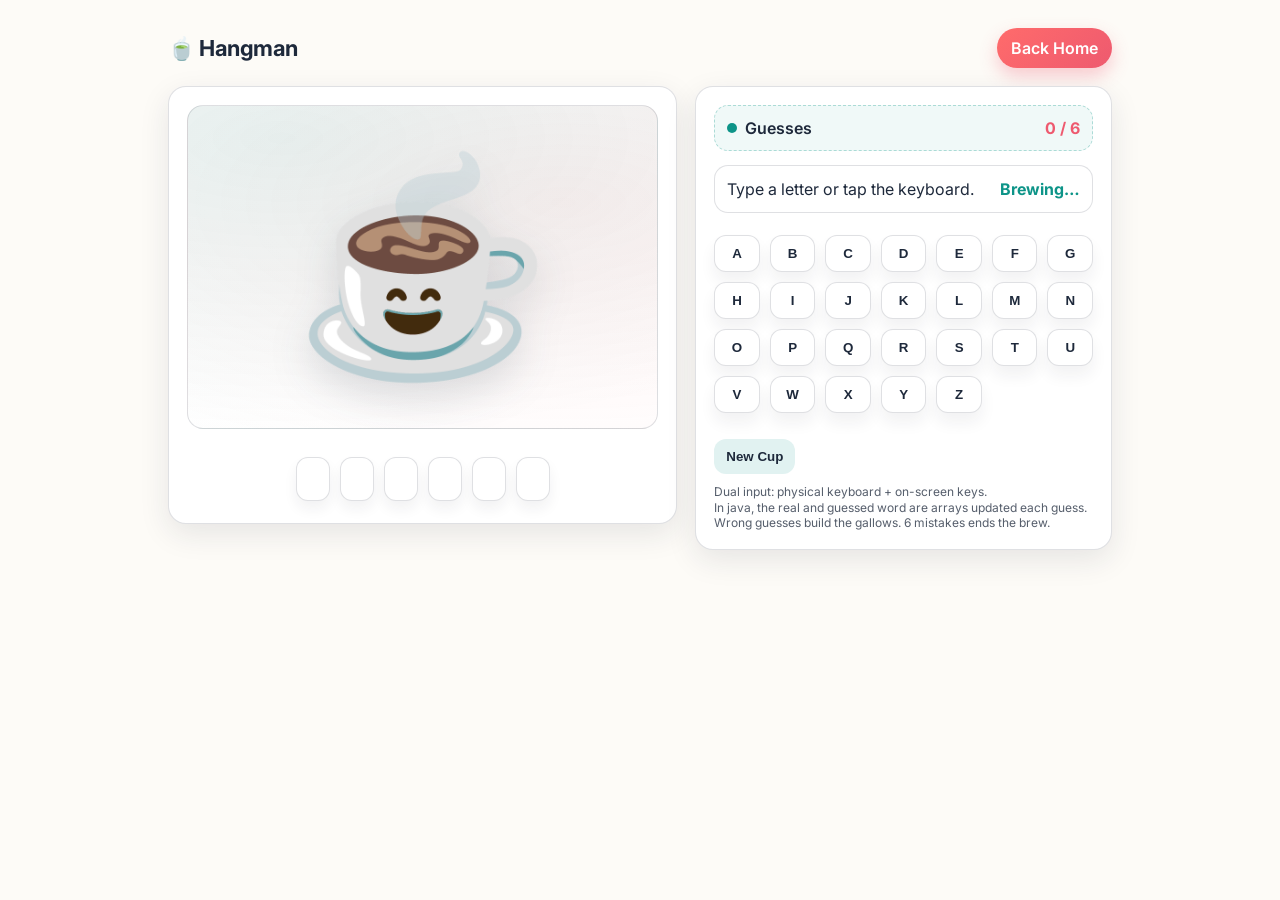
==== apps/hangman/hangman.html @ e0511cec "Add files via upload" ====
<!doctype html>
<html lang="en">
<head>
  <meta charset="UTF-8" />
  <meta name="viewport" content="width=device-width, initial-scale=1.0" />
  <title>Hangman — Teal & Coral</title>

  <!-- Inter font -->
  <link rel="preconnect" href="https://fonts.googleapis.com">
  <link rel="preconnect" href="https://fonts.gstatic.com" crossorigin>
  <link href="https://fonts.googleapis.com/css2?family=Inter:wght@400;600;700&display=swap" rel="stylesheet">

  <style>
    :root{
      --bg:#FDFBF7;
      --text:#1E293B;
      --teal:#0D9488;
      --coral:#FF6B6B;
      --coral2:#EE5A6F;
      --card:#ffffff;
      --line: rgba(30,41,59,0.14);
      --shadow: 0 10px 30px rgba(30,41,59,0.10);
    }

    *{ box-sizing:border-box; }
    body{
      margin:0;
      font-family: Inter, sans-serif;
      background: var(--bg);
      color: var(--text);
    }

    .wrap{
      max-width: 980px;
      margin: 0 auto;
      padding: 28px 18px 48px;
    }

    header{
      display:flex;
      align-items:center;
      justify-content:space-between;
      gap:16px;
      margin-bottom: 18px;
    }

    h1{
      margin:0;
      font-size: 22px;
      letter-spacing: -0.02em;
    }

    .home-btn{
      display:inline-flex;
      align-items:center;
      justify-content:center;
      padding: 10px 14px;
      border-radius: 999px;
      text-decoration:none;
      color: #fff;
      font-weight: 600;
      background: linear-gradient(135deg, var(--coral), var(--coral2));
      box-shadow: 0 8px 18px rgba(238,90,111,0.30);
      border: 0;
      transition: transform .08s ease, filter .15s ease;
      white-space: nowrap;
    }
    .home-btn:active{ transform: translateY(1px); }
    .home-btn:hover{ filter: brightness(1.02); }

    .grid{
      display:grid;
      grid-template-columns: 1.1fr 0.9fr;
      gap: 18px;
      align-items:start;
    }

    @media (max-width: 880px){
      .grid{ grid-template-columns: 1fr; }
    }

    .card{
      background: var(--card);
      border: 1px solid var(--line);
      border-radius: 18px;
      box-shadow: var(--shadow);
      padding: 18px;
    }

    .stage-wrap{
      display:flex;
      flex-direction:column;
      gap: 14px;
    }

    /* Stage area */
    #stage{
      position: relative;
      width: min(520px, 100%);
      aspect-ratio: 16 / 11;
      margin: 0 auto;
      border-radius: 16px;
      background:
        radial-gradient(1200px 500px at 20% 10%, rgba(13,148,136,0.10), transparent 60%),
        radial-gradient(1200px 500px at 80% 30%, rgba(255,107,107,0.10), transparent 55%),
        #fff;
      border: 1px solid var(--line);
      overflow:hidden;
    }

    #cupImage{
      position:absolute;
      inset: 0;
      margin:auto;
      width: 52%;
      height: auto;
      max-height: 78%;
      object-fit: contain;
      filter: drop-shadow(0 16px 20px rgba(30,41,59,0.14));
      user-select:none;
      -webkit-user-drag:none;
    }

    /* Gallows pieces: hidden until mistakes accumulate */
    .gallows-piece{
      position:absolute;
      background: rgba(30,41,59,0.82);
      border-radius: 6px;
      opacity: 0;
      transform: translateZ(0);
      transition: opacity .2s ease;
    }
    .show{ opacity: 1; }

    /* Base */
    #base{
      height: 10px;
      width: 74%;
      left: 12%;
      bottom: 10%;
    }
    /* Vertical Pole */
    #pole{
      width: 10px;
      height: 66%;
      left: 18%;
      bottom: 10%;
    }
    /* Top Beam */
    #beam{
      height: 10px;
      width: 56%;
      left: 18%;
      top: 11%;
    }
    /* Angle Bracket (diagonal) */
    #brace{
      width: 10px;
      height: 30%;
      left: 28%;
      top: 9%;
      transform: rotate(33deg);
      transform-origin: top left;
      border-radius: 10px;
    }
    /* Rope */
    #rope{
      width: 6px;
      height: 30%;
      left: 48%;
      top: 12%;
      border-radius: 999px;
      background: rgba(30,41,59,0.65);
      z-index: 0.1;
    }

    /* Noose */
#noose {
  position: absolute;
  
  /* 1. HORIZONTAL WIDTH: Adjust this to match the width of the cup body */
  width: 160px; 
  
  /* 2. VERTICAL HEIGHT: Adjust for how "deep" the U-shape hangs */
  height: 45px; 

  /* 3. VERTICAL POSITION: Move this to the cup's mid-section */
  top: 48%; 

  /* 4. CENTERING LOGIC */
  left: 50%;
  transform: translateX(-50%);

  /* THE SHAPE */
  border-radius: 50%; 
  background: transparent;
  
  /* THE WRAP EFFECT */
  /* We set the top border to transparent to "remove" the back half */
  border-top: 6px solid transparent; 
  border-left: 6px solid #1E293B;
  border-right: 6px solid #1E293B;
  border-bottom: 10px solid #1E293B; /* Thicker bottom for gravity */

  /* Ensure this is higher than your cup's z-index */
  z-index: 991;
  pointer-events: none;
}

    /* Right panel */
    .hud{
      display:flex;
      flex-direction:column;
      gap: 14px;
    }

    .status-row{
      display:flex;
      align-items:center;
      justify-content:space-between;
      gap: 10px;
      padding: 12px 12px;
      border: 1px dashed rgba(13,148,136,0.30);
      border-radius: 14px;
      background: rgba(13,148,136,0.06);
    }
    .pill{
      display:inline-flex;
      align-items:center;
      gap: 8px;
      font-weight: 600;
    }
    .dot{
      width:10px;height:10px;border-radius:99px;background: var(--teal);
    }
    .mistakes{
      font-weight: 700;
      color: var(--coral2);
    }

    #message{
      margin: 0;
      padding: 12px 12px;
      border-radius: 14px;
      border: 1px solid var(--line);
      background: rgba(255,255,255,0.65);
      min-height: 48px;
      display:flex;
      align-items:center;
      justify-content:space-between;
      gap: 10px;
    }
    #message strong{ color: var(--teal); }

    #word{
      display:flex;
      justify-content:center;
      gap: 10px;
      flex-wrap: wrap;
      padding: 14px 8px 4px;
      min-height: 60px;
    }

    .slot{
      width: 34px;
      height: 44px;
      border-radius: 12px;
      border: 1px solid var(--line);
      background: #fff;
      display:flex;
      align-items:center;
      justify-content:center;
      font-size: 20px;
      font-weight: 700;
      letter-spacing: 0.04em;
      box-shadow: 0 8px 14px rgba(30,41,59,0.06);
    }
    .slot.revealed{
      border-color: rgba(13,148,136,0.35);
      box-shadow: 0 10px 18px rgba(13,148,136,0.10);
    }

    #keyboard{
      display:grid;
      grid-template-columns: repeat(7, 1fr);
      gap: 10px;
      margin-top: 8px;
    }

    .key{
      border: 1px solid var(--line);
      background: #fff;
      color: var(--text);
      border-radius: 12px;
      padding: 10px 0;
      font-weight: 700;
      cursor:pointer;
      box-shadow: 0 10px 16px rgba(30,41,59,0.06);
      transition: transform .06s ease, border-color .15s ease, background .15s ease;
      user-select:none;
    }
    .key:hover{
      transform: translateY(-1px);
      border-color: rgba(13,148,136,0.35);
      background: rgba(13,148,136,0.05);
    }
    .key.used{
      opacity: 0.5;
      pointer-events: none;
      transform: none;
    }

    .controls{
      display:flex;
      gap: 10px;
      justify-content: space-between;
      align-items:center;
      flex-wrap: wrap;
      margin-top: 12px;
    }

    .btn{
      border: 0;
      border-radius: 12px;
      padding: 10px 12px;
      font-weight: 700;
      cursor:pointer;
      background: rgba(13,148,136,0.12);
      color: var(--text);
    }
    .btn:hover{ background: rgba(13,148,136,0.18); }

    .tiny{
      opacity: 0.75;
      font-size: 12px;
      line-height: 1.3;
    }
  </style>
</head>

<body>
  <div class="wrap">
    <header>
      <h1>🍵 Hangman</h1>
      <a class="home-btn" href="../../index.html">Back Home</a>
    </header>

    <div class="grid">
      <section class="card stage-wrap" aria-label="Hangman stage">
        <div id="stage">
          <!-- Gallows pieces (reveal per wrong guess) -->
          <div id="base" class="gallows-piece" aria-hidden="true"></div>
          <div id="pole" class="gallows-piece" aria-hidden="true"></div>
          <div id="beam" class="gallows-piece" aria-hidden="true"></div>
          <div id="brace" class="gallows-piece" aria-hidden="true"></div>
          <div id="rope" class="gallows-piece" aria-hidden="true"></div>
          <div id="noose" class="gallows-piece" aria-hidden="true"></div>

          <!-- Cup mood image -->
          <img id="cupImage" src="cup-happy.png" alt="Tea cup mood stage">
        </div>

        <div id="word" aria-label="Word display"></div>
      </section>

      <aside class="card hud" aria-label="Game controls">
        <div class="status-row">
          <div class="pill"><span class="dot"></span>Guesses</div>
          <div class="mistakes"><span id="mistakes">0</span> / 6</div>
        </div>

        <p id="message">
          <span>Type a letter or tap the keyboard.</span>
          <strong id="stateTag">Brewing…</strong>
        </p>

        <div id="keyboard" aria-label="On-screen keyboard"></div>

        <div class="controls">
          <button class="btn" id="restartBtn" type="button">New Cup</button>
          <div class="tiny">
            Dual input: physical keyboard + on-screen keys.<br/>
            In java, the real and guessed word are arrays updated each guess.<br/>
            Wrong guesses build the gallows. 6 mistakes ends the brew.
          </div>
        </div>
      </aside>
    </div>
  </div>

  <!-- Load same filename but .js extension -->
  <script src="hangman.js"></script>
</body>
</html>
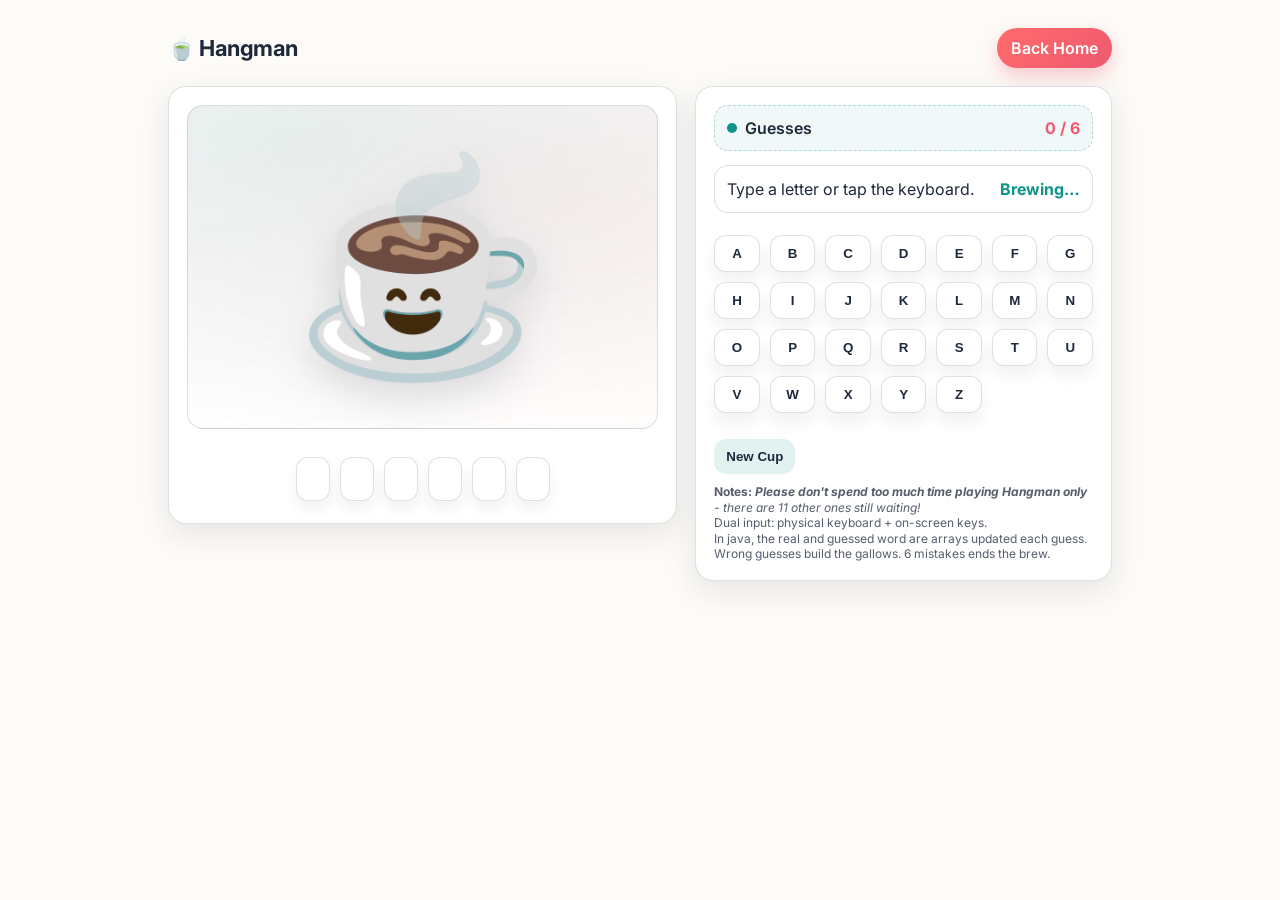
==== commit 749e08df: "Fix HTML structure and improve comments" ====
--- a/apps/hangman/hangman.html
+++ b/apps/hangman/hangman.html
@@ -379,6 +379,7 @@
         <div class="controls">
           <button class="btn" id="restartBtn" type="button">New Cup</button>
           <div class="tiny">
+            <strong>Notes: <i>Please don't spend too much time playing Hangman only </strong>- there are 11 other ones still waiting!</i><br/>
             Dual input: physical keyboard + on-screen keys.<br/>
             In java, the real and guessed word are arrays updated each guess.<br/>
             Wrong guesses build the gallows. 6 mistakes ends the brew.
@@ -391,4 +392,4 @@
   <!-- Load same filename but .js extension -->
   <script src="hangman.js"></script>
 </body>
-</html>+</html>
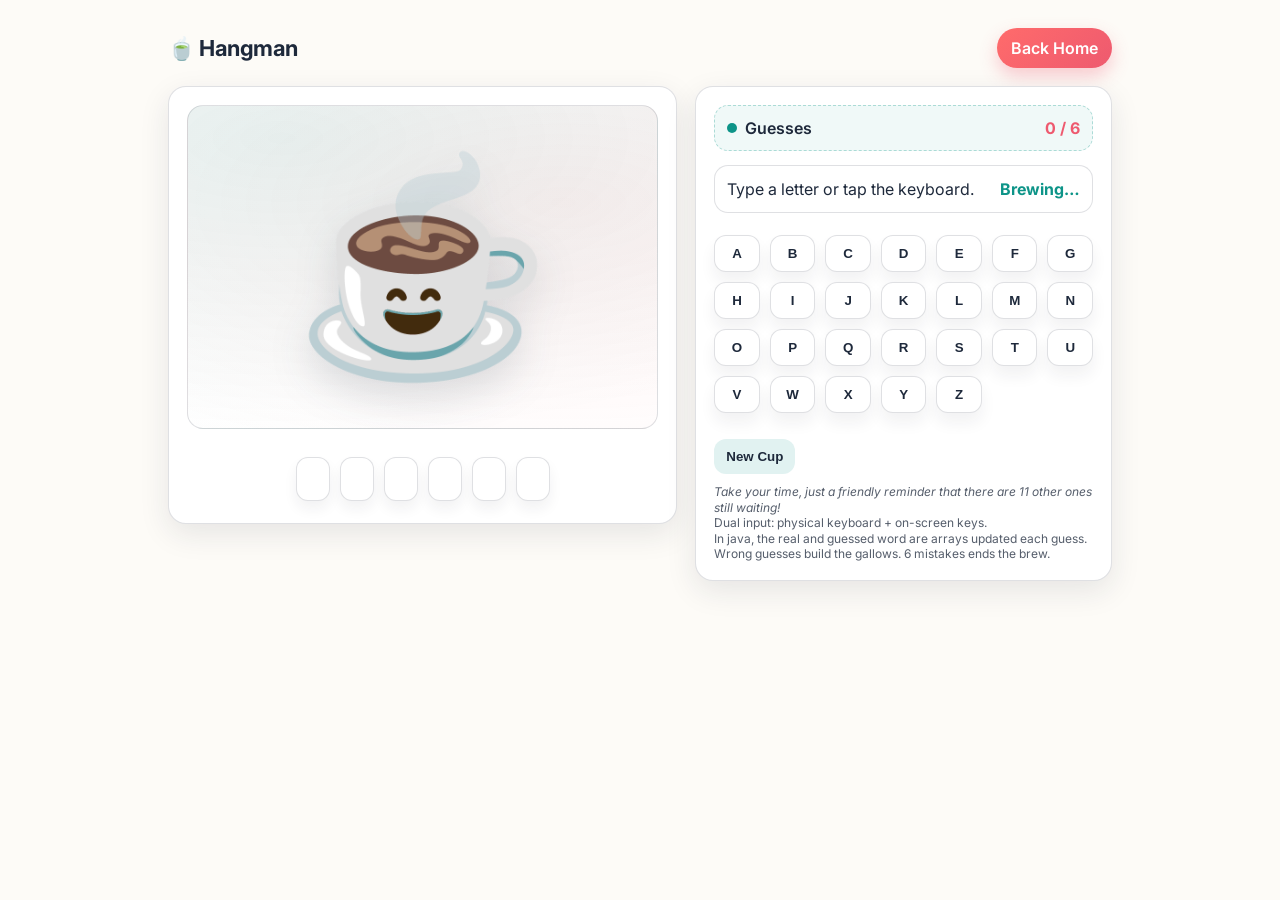
==== commit cb4e8c10: "Edit notes message slightly" ====
--- a/apps/hangman/hangman.html
+++ b/apps/hangman/hangman.html
@@ -379,7 +379,7 @@
         <div class="controls">
           <button class="btn" id="restartBtn" type="button">New Cup</button>
           <div class="tiny">
-            <strong>Notes: <i>Please don't spend too much time playing Hangman only </strong>- there are 11 other ones still waiting!</i><br/>
+            <i>Take your time, just a friendly reminder that there are 11 other ones still waiting!</i><br/>
             Dual input: physical keyboard + on-screen keys.<br/>
             In java, the real and guessed word are arrays updated each guess.<br/>
             Wrong guesses build the gallows. 6 mistakes ends the brew.
@@ -393,3 +393,4 @@
   <script src="hangman.js"></script>
 </body>
 </html>
+
